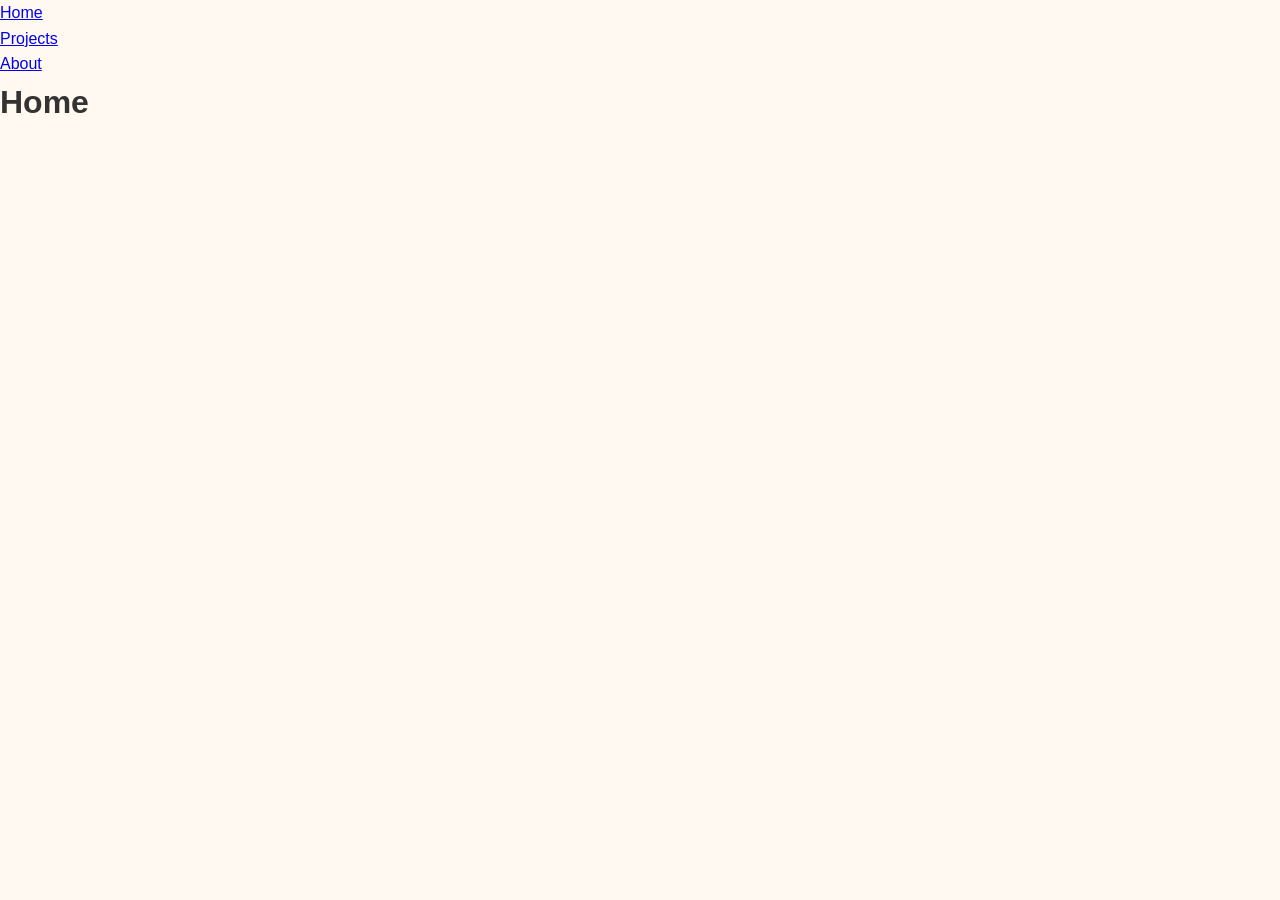
==== index.html @ a634a51d "Add files via upload" ====
<!DOCTYPE html>
<html lang="en">
<head>
    <meta charset="UTF-8">
    <meta name="viewport" content="width=device-width, initial-scale=1.0">
    <title>Document</title>
    <link rel="stylesheet" href="style.css">
</head>
<body>



<ul>
  <li><a href="index.html">Home</a></li>
  <li><a href="Projects.html">Projects</a></li>
  <li><a href="About_Me.html">About</a></li>
  
</ul>
<h1> Home</h1>


</body>
</html>
---- style.css ----
/* =====================================================
   BASIC RESET
   WHEN THIS IS WORKING:
   All pages should have cleaner spacing and sizing.

   W3Schools search:
   - CSS box-sizing
   - CSS margin
   - CSS padding
===================================================== */
* {
  margin: 0;
  padding: 0;
  box-sizing: border-box;
}

/* =====================================================
   CHANGE NEEDED:
   Students should change these colors to match their brand.

   WHEN THIS IS WORKING:
   The whole site should have a consistent restaurant theme.

   W3Schools search:
   - CSS colors
   - CSS hex colors
===================================================== */
:root {
  --dark: #ff0084;
  --light: #fff9f2;
  --accent: #ff0084;
  --accent-hover: #94492d;
  --text: #333333;
  --white: #ffffff;
  --soft: #f0e7de;
}

/* =====================================================
   BODY STYLES
   WHEN THIS IS WORKING:
   Text should be easy to read and the page should have
   a soft background color.
===================================================== */
body {
  font-family: Arial, Helvetica, sans-serif;
  background-color: var(--light);
  color: var(--text);
  line-height: 1.6;
}

/* =====================================================
   CONTAINER
   WHEN THIS IS WORKING:
   Content should not stretch too wide across the screen.
===================================================== */
.container {
  width: 90%;
  max-width: 1100px;
  margin: 0 auto;
}

/* =====================================================
   HEADER + NAVIGATION
   WHEN THIS IS WORKING:
   A dark navigation bar should appear at the top.
   The logo should be on one side and the links on the other.

   W3Schools search:
   - CSS flexbox
   - CSS justify-content
   - CSS align-items
===================================================== */
.site-header {
  background-color: var(--dark);
  color: var(--white);
}

.navbar {
  width: 90%;
  max-width: 1100px;
  margin: 0 auto;
  padding: 20px 0;

  display: flex;
  justify-content: space-between;
  align-items: center;
  gap: 20px;
}

.logo {
  font-size: 1.5rem;
}

.nav-links {
  list-style: none;
  display: flex;
  gap: 20px;
}

.nav-links a {
  color: var(--white);
  text-decoration: none;
  font-weight: bold;
}

/* CHANGE NEEDED:
   Students can change hover color if they want.
   WHEN THIS IS WORKING:
   Link color should change when the mouse moves over it.

   W3Schools search:
   - CSS hover
*/
.nav-links a:hover {
  color: var(--accent);
}

/* =====================================================
   HERO SECTION
   CHANGE NEEDED:
   Replace the hero image file path below with the correct image name.
   Make sure the image is saved inside the images folder.

   WHEN THIS IS WORKING:
   The home page should show a large background image with text
   centered on top of it.

   W3Schools search:
   - CSS background image
   - CSS background size
   - CSS background position
===================================================== */
.hero {
  min-height: 92vh;
  background-image:
    linear-gradient(rgba(0, 0, 0, 0.45), rgba(0, 0, 0, 0.45)),
    url(https://i.pinimg.com/originals/a6/14/aa/a614aa53c733d281f5391d428efede05.gif);
  background-size: cover;
  background-position: center;
  background-repeat: no-repeat;

  display: flex;
  justify-content: center;
  align-items: center;
  text-align: center;
  padding: 40px;
}

.hero-text {
  max-width: 700px;
  color: var(--white);
}

.tagline {
  font-size: 1rem;
  letter-spacing: 2px;
  text-transform: uppercase;
  margin-bottom: 15px;
}

.hero-text h2 {
  font-size: 3rem;
  margin-bottom: 15px;
}

.hero-text p {
  margin-bottom: 20px;
}

/* =====================================================
   BUTTON
   WHEN THIS IS WORKING:
   Buttons should have color, padding, and rounded corners.
===================================================== */
.btn {
  display: inline-block;
  background-color: var(--accent);
  color: var(--white);
  text-decoration: none;
  padding: 12px 22px;
  border-radius: 6px;
  font-weight: bold;
}

.btn:hover {
  background-color: var(--accent-hover);
}

/* =====================================================
   PAGE BANNER
   WHEN THIS IS WORKING:
   About and Reservations pages should have a simple heading section.
===================================================== */
.page-banner {
  background-color: var(--soft);
  text-align: center;
  padding: 50px 20px;
}

.page-banner h2 {
  font-size: 2rem;
  margin-bottom: 10px;
}

/* =====================================================
   CONTENT SECTIONS
   WHEN THIS IS WORKING:
   Each page section should have enough spacing above and below it.
===================================================== */
.content-section {
  padding: 60px 0;
}

.alt-section {
  background-color: var(--soft);
}

.section-intro {
  margin-top: 10px;
  margin-bottom: 30px;
}

/* =====================================================
   FLEX LAYOUTS
   WHEN THIS IS WORKING:
   Items should line up next to each other on larger screens.

   W3Schools search:
   - CSS flexbox
   - CSS gap
===================================================== */
.card-row {
  display: flex;
  gap: 20px;
  flex-wrap: wrap;
}

.two-column {
  display: flex;
  gap: 30px;
  flex-wrap: wrap;
  align-items: center;
}

.two-column > div {
  flex: 1 1 300px;
}

/* =====================================================
   INFO CARDS
   WHEN THIS IS WORKING:
   The three boxes on the home page should have a white background,
   padding, and a slight shadow.

   W3Schools search:
   - CSS box shadow
   - CSS border radius
===================================================== */
.info-card,
.team-card {
  background-color: var(--white);
  padding: 20px;
  border-radius: 10px;
  flex: 1 1 250px;
  box-shadow: 0 4px 10px rgba(0, 0, 0, 0.08);
}

.info-card h3,
.team-card h3 {
  margin-bottom: 10px;
}

.role {
  color: var(--accent);
  font-weight: bold;
  margin-bottom: 10px;
}

/* =====================================================
   ABOUT PAGE IMAGES
   CHANGE NEEDED:
   Make sure image file names match the files in the images folder.

   WHEN THIS IS WORKING:
   Images should fit nicely and not look stretched.
===================================================== */
.about-image {
  width: 100%;
  display: block;
  border-radius: 10px;
}

.team-image {
  width: 100%;
  height: 250px;
  object-fit: cover;
  border-radius: 10px;
  margin-bottom: 15px;
}

/* =====================================================
   FORM STYLES
   WHEN THIS IS WORKING:
   The reservation form should be centered and easy to read.

   W3Schools search:
   - CSS forms
   - CSS input
===================================================== */
.form-container {
  max-width: 800px;
}

.reservation-form {
  background-color: var(--white);
  padding: 30px;
  border-radius: 10px;
  box-shadow: 0 4px 10px rgba(0, 0, 0, 0.08);
}

.form-group {
  margin-bottom: 20px;
}

.form-row {
  display: flex;
  gap: 20px;
  flex-wrap: wrap;
}

.form-row .form-group {
  flex: 1 1 250px;
}

label {
  display: block;
  margin-bottom: 8px;
  font-weight: bold;
}

input,
select,
textarea {
  width: 100%;
  padding: 12px;
  border: 1px solid #cccccc;
  border-radius: 6px;
  font-size: 1rem;
}

/* CHANGE NEEDED:
   Students can research how :focus works.
   WHEN THIS IS WORKING:
   Inputs should show a colored outline when clicked.

   W3Schools search:
   - CSS focus
*/
input:focus,
select:focus,
textarea:focus {
  outline: 2px solid var(--accent);
  border-color: var(--accent);
}

/* =====================================================
   FOOTER
   WHEN THIS IS WORKING:
   A dark footer should appear at the bottom of each page.
===================================================== */
.site-footer {
  background-color: var(--dark);
  color: var(--white);
  text-align: center;
  padding: 20px;
  margin-top: 40px;
}

/* =====================================================
   RESPONSIVE DESIGN
   WHEN THIS IS WORKING:
   On smaller screens, the nav links and columns should stack.

   W3Schools search:
   - CSS media queries
===================================================== */
@media (max-width: 768px) {
  .navbar {
    flex-direction: column;
  }

  .nav-links {
    flex-direction: column;
    align-items: center;
  }

  .hero-text h2 {
    font-size: 2.2rem;
  }

  .two-column {
    flex-direction: column;
  }
}

/* =====================================================
   OPTIONAL COOL SNIPPETS
   These are NOT required.
   Students can plug them in if they finish early.
===================================================== */

/* OPTIONAL 1: Make cards lift slightly on hover
   W3Schools search:
   - CSS transform
   - CSS transition

.info-card,
.team-card {
  transition: transform 0.3s ease;
}

.info-card:hover,
.team-card:hover {
  transform: translateY(-8px);
}
*/

/* OPTIONAL 2: Make button grow slightly on hover

.btn {
  transition: transform 0.3s ease, background-color 0.3s ease;
}

.btn:hover {
  transform: scale(1.05);
}
*/

/* OPTIONAL 3: Add underline animation to nav links

.nav-links a {
  position: relative;
}

.nav-links a::after {
  content: "";
  position: absolute;
  left: 0;
  bottom: -4px;
  width: 0;
  height: 2px;
  background-color: var(--accent);
  transition: width 0.3s ease;
}

.nav-links a:hover::after {
  width: 100%;
}
*/
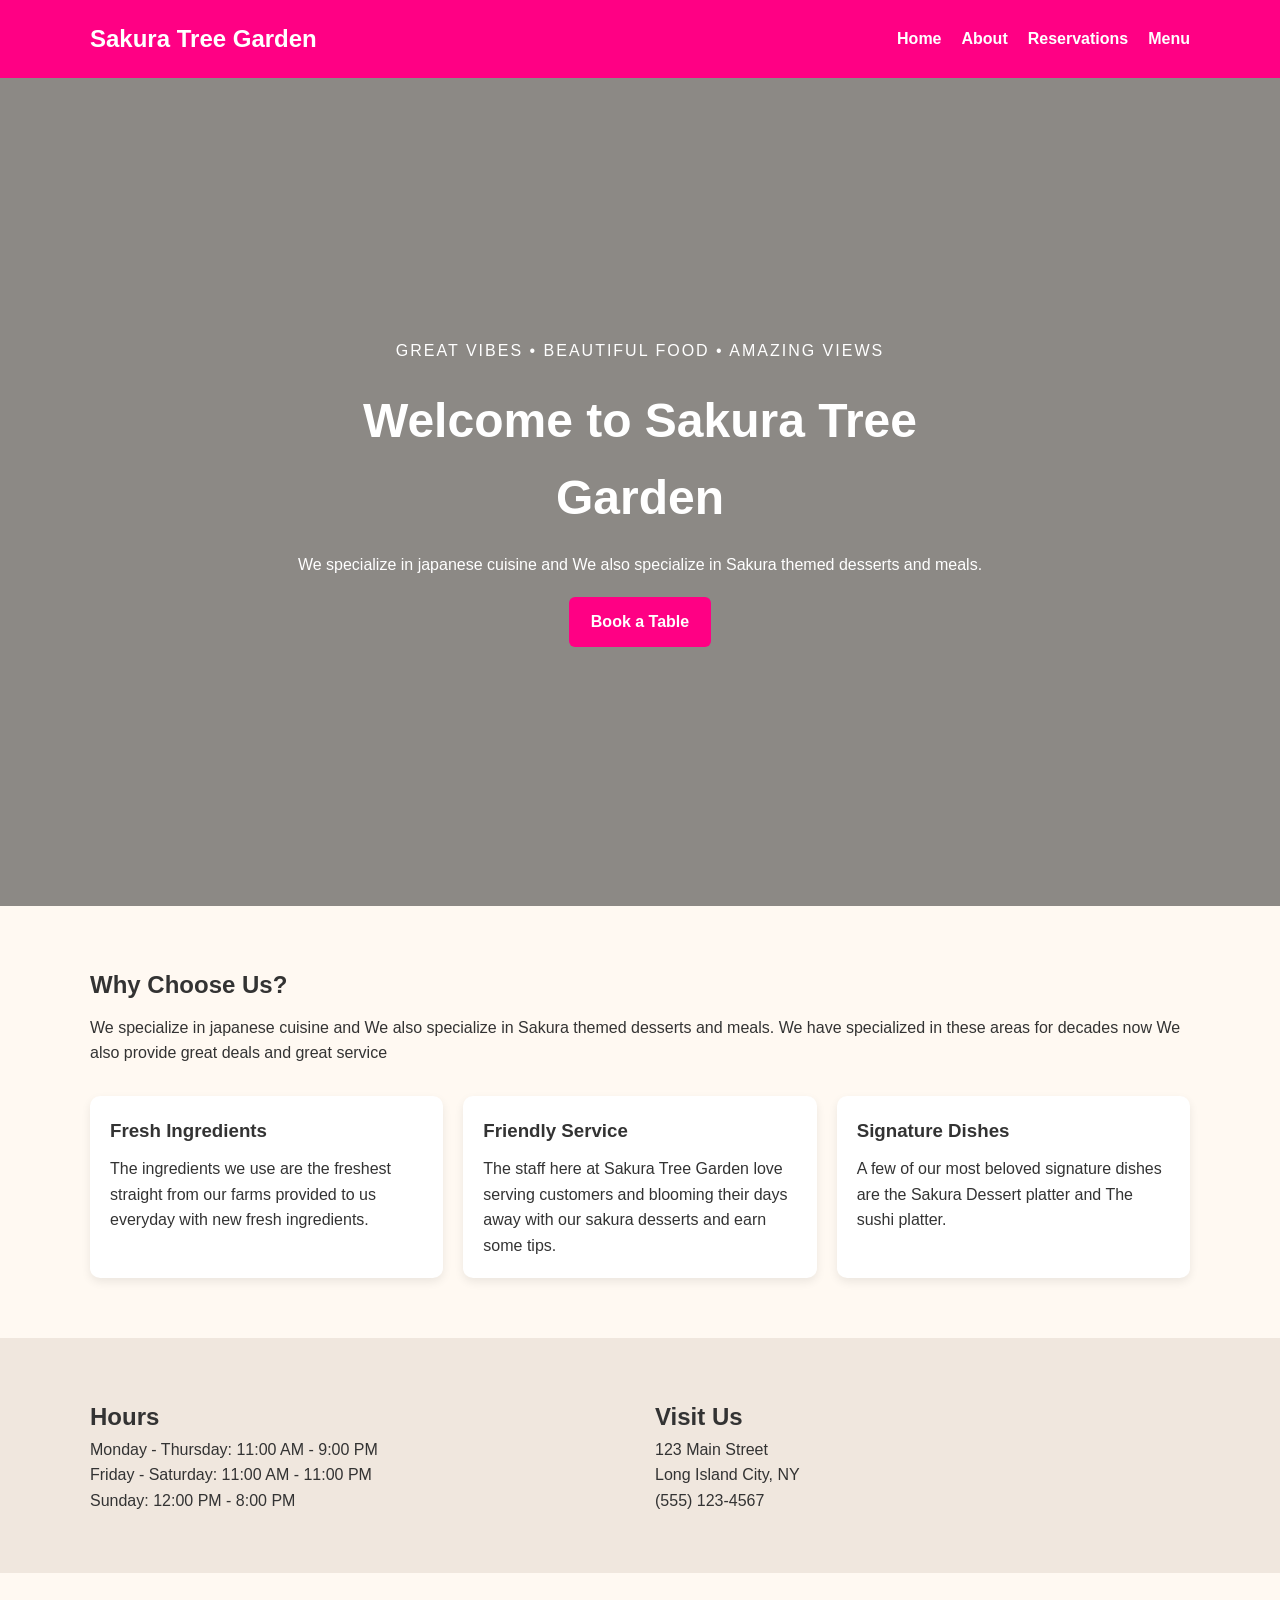
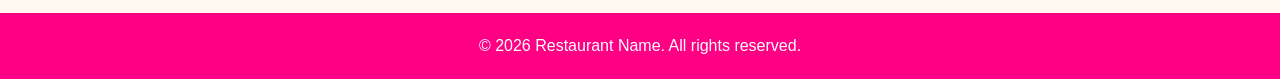
==== commit 328c1e66: "Add files via upload" ====
--- a/index.html
+++ b/index.html
@@ -1,23 +1,144 @@
-<!DOCTYPE html>
-<html lang="en">
-<head>
-    <meta charset="UTF-8">
-    <meta name="viewport" content="width=device-width, initial-scale=1.0">
-    <title>Document</title>
-    <link rel="stylesheet" href="style.css">
-</head>
-<body>
-
-
-
-<ul>
-  <li><a href="index.html">Home</a></li>
-  <li><a href="Projects.html">Projects</a></li>
-  <li><a href="About_Me.html">About</a></li>
-  
-</ul>
-<h1> Home</h1>
-
-
-</body>
-</html>
+<!DOCTYPE html>
+<html lang="en">
+<head>
+  <meta charset="UTF-8">
+  <meta name="viewport" content="width=device-width, initial-scale=1.0">
+  <title>Sakura Tree Garden | Home</title>
+
+  <!-- CHANGE NEEDED:
+       Link your CSS file below.
+       W3Schools search: HTML link CSS -->
+  <link rel="stylesheet" href="style.css">
+</head>
+<body>
+
+  <!--
+    WHEN THIS PAGE IS WORKING:
+    Students should see a dark navigation bar at the top,
+    then a large hero image with text and a button in the center,
+    then a short welcome section below.
+  -->
+
+  <header class="site-header">
+    <nav class="navbar">
+      <!-- CHANGE NEEDED:
+           Replace "Restaurant Name" with your business name -->
+      <h1 class="logo">Sakura Tree Garden</h1>
+
+      <!-- CHANGE NEEDED:
+           Make sure each link goes to the correct page.
+           W3Schools search: HTML links -->
+      <ul class="nav-links">
+        <li><a href="index.html">Home</a></li>
+        <li><a href="about.html">About</a></li>
+        <li><a href="reservations.html">Reservations</a></li>
+        <li><a href= "menu.html">Menu</a></li>
+      </ul>
+    </nav>
+  </header>
+
+  <main>
+
+    <!--
+      HERO SECTION
+      WHEN THIS SECTION IS WORKING:
+      A large background image should fill most of the screen.
+      There should be text on top of the image and a button below the text.
+
+      CHANGE NEEDED:
+      - Update the heading
+      - Update the paragraph
+      - Add your own hero image in the CSS file
+      W3Schools search:
+      - CSS background image
+      - CSS background size
+    -->
+    <section class="hero">
+      <div class="hero-text">
+        <p class="tagline">Great vibes • Beautiful food • Amazing views</p>
+        <h2>Welcome to Sakura Tree Garden</h2>
+        <p>
+          We specialize in japanese cuisine and We also specialize in Sakura themed desserts and meals.
+        </p>
+
+        <!-- CHANGE NEEDED:
+             This button should take users to the reservations page -->
+        <a href="reservations.html" class="btn">Book a Table</a>
+      </div>
+    </section>
+
+    <!--
+      INTRO SECTION
+      WHEN THIS SECTION IS WORKING:
+      There should be a clean section under the hero with a heading,
+      a short paragraph, and 3 simple boxes describing the restaurant.
+    -->
+    <section class="content-section">
+      <div class="container">
+        <h2>Why Choose Us?</h2>
+        <p class="section-intro">
+          We specialize in japanese cuisine and We also specialize in Sakura themed desserts and meals. We have specialized in these areas for decades now
+          We also provide great deals and great service
+        </p>
+
+        <!-- CHANGE NEEDED:
+             Replace these 3 boxes with your own ideas.
+             W3Schools search:
+             - CSS flexbox
+             - CSS box shadow -->
+        <div class="card-row">
+          <div class="info-card">
+            <h3>Fresh Ingredients</h3>
+            <p>The ingredients we use are the freshest straight from our farms provided to us everyday with new fresh ingredients.</p>
+          </div>
+
+          <div class="info-card">
+            <h3>Friendly Service</h3>
+            <p>The staff here at Sakura Tree Garden love serving customers and blooming their days away with our sakura desserts and earn some tips.</p>
+          </div>
+
+          <div class="info-card">
+            <h3>Signature Dishes</h3>
+            <p>A few of our most beloved signature dishes are the Sakura Dessert platter and The sushi platter.</p>
+          </div>
+        </div>
+      </div>
+    </section>
+
+    <!--
+      HOURS SECTION
+      WHEN THIS SECTION IS WORKING:
+      Users should see business hours and location information in a clean layout.
+    -->
+    <section class="content-section alt-section">
+      <div class="container two-column">
+        <div>
+          <h2>Hours</h2>
+          <!-- CHANGE NEEDED:
+               Update these hours if needed -->
+          <p>Monday - Thursday: 11:00 AM - 9:00 PM</p>
+          <p>Friday - Saturday: 11:00 AM - 11:00 PM</p>
+          <p>Sunday: 12:00 PM - 8:00 PM</p>
+        </div>
+
+        <div>
+          <h2>Visit Us</h2>
+          <!-- CHANGE NEEDED:
+               Replace with your address and phone number -->
+          <p>123 Main Street</p>
+          <p>Long Island City, NY</p>
+          <p>(555) 123-4567</p>
+        </div>
+      </div>
+    </section>
+
+  </main>
+
+  <footer class="site-footer">
+    <!-- CHANGE NEEDED:
+         Replace with your restaurant name -->
+    <p>&copy; 2026 Restaurant Name. All rights reserved.</p>
+  </footer>
+
+</body>
+</html>
